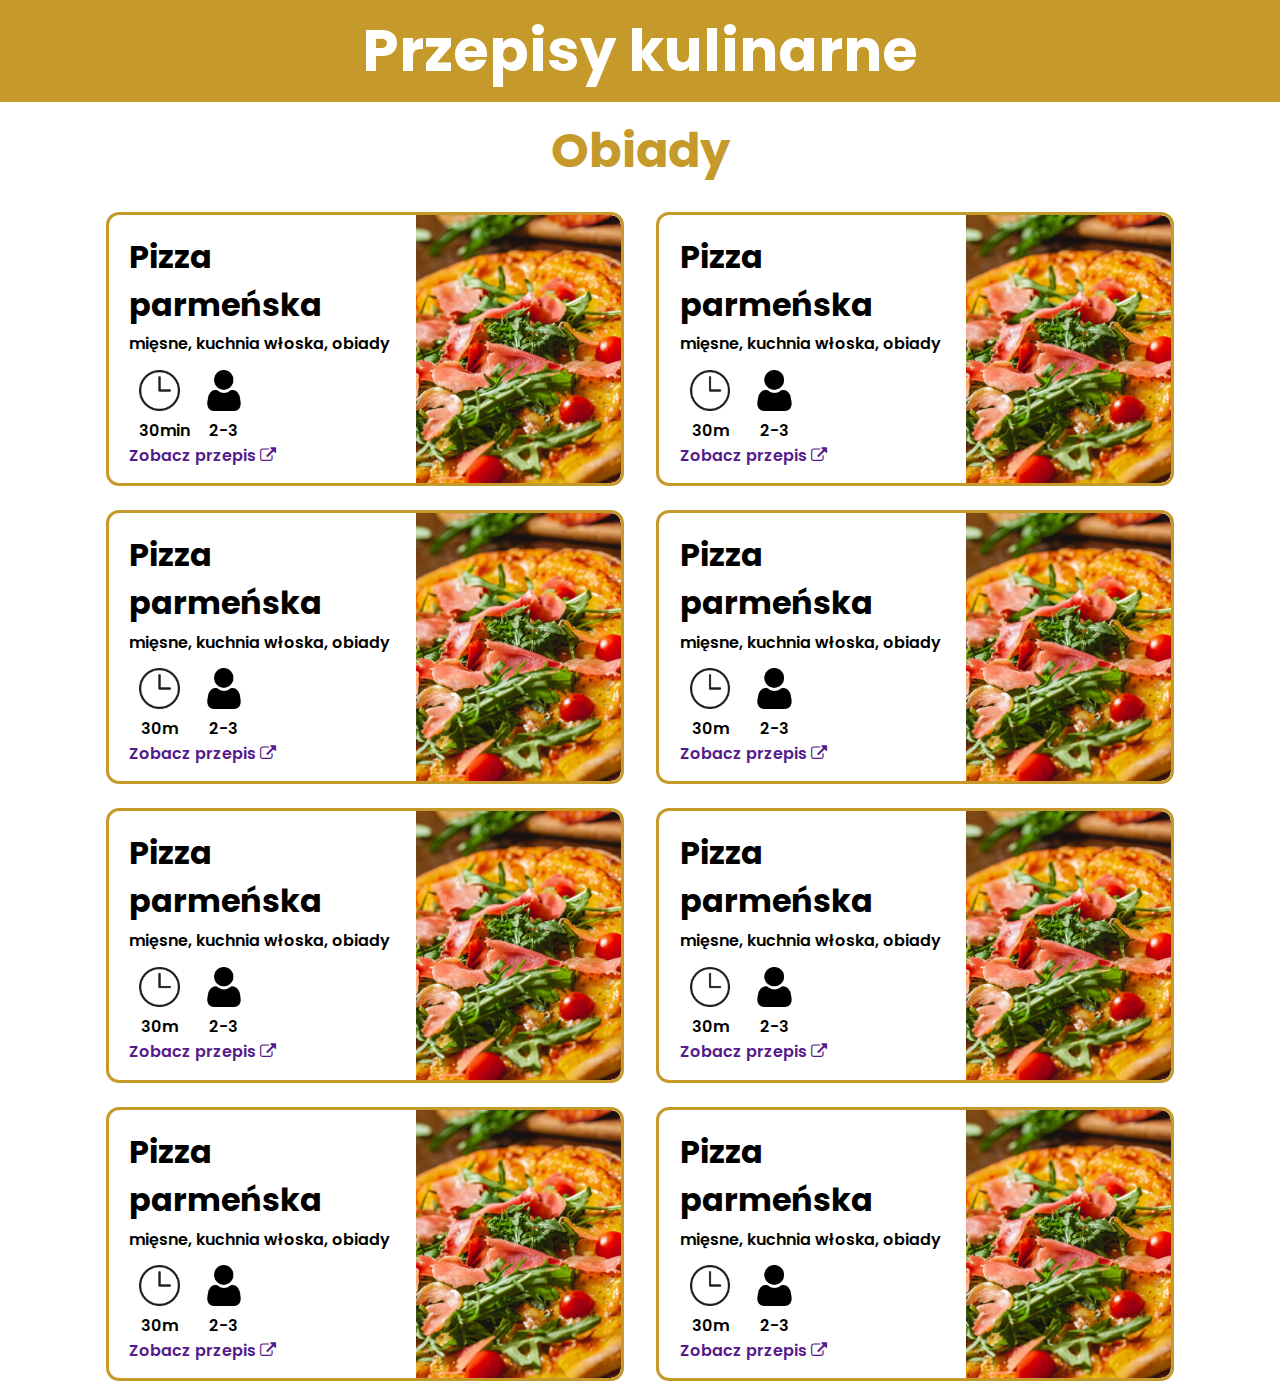
==== category-example.html @ 85d16c9e "added category subpage" ====
<!DOCTYPE html>
<html lang="en">
<head>
    <meta charset="UTF-8">
    <meta name="viewport" content="width=device-width, initial-scale=1.0">
    <title>Document</title>
    <link rel="stylesheet" href="style.css">

    <link rel="preconnect" href="https://fonts.googleapis.com">
    <link rel="preconnect" href="https://fonts.gstatic.com" crossorigin>

    <link rel="stylesheet" href="https://cdnjs.cloudflare.com/ajax/libs/font-awesome/4.7.0/css/font-awesome.min.css">

</head>
<body>
    <div id="container">
        <header class="subpage-header">
            <a href="index.html"><h1>Przepisy kulinarne</h1></a>
        </header>
        <main>
            <h2>Obiady</h2>
            <div class="category-recipe-box">
                <div>
                    <h3>Pizza parmeńska</h3>
                    <p>mięsne, kuchnia włoska, obiady</p>
                    <div>
                        <div class="category-recipe-icon-box"><img src="img/other/clock-icon.png" alt="">30min</div>
                        <div class="category-recipe-icon-box"><img src="img/other/person-icon.png" alt="">2-3</div>
                    </div>
                    <a href="">Zobacz przepis <i class="fa fa-external-link"></i></a>
                </div>
                <img src="img/recipes/pizza-parmenska.png" alt="">
            </div>
            <div class="category-recipe-box">
                <div>
                    <h3>Pizza parmeńska</h3>
                    <p>mięsne, kuchnia włoska, obiady</p>
                    <div>
                        <div class="category-recipe-icon-box"><img src="img/other/clock-icon.png" alt="">30m</div>
                        <div class="category-recipe-icon-box"><img src="img/other/person-icon.png" alt="">2-3</div>
                    </div>
                    <a href="">Zobacz przepis <i class="fa fa-external-link"></i></a>
                </div>
                <img src="img/recipes/pizza-parmenska.png" alt="">
            </div>
            <div class="category-recipe-box">
                <div>
                    <h3>Pizza parmeńska</h3>
                    <p>mięsne, kuchnia włoska, obiady</p>
                    <div>
                        <div class="category-recipe-icon-box"><img src="img/other/clock-icon.png" alt="">30m</div>
                        <div class="category-recipe-icon-box"><img src="img/other/person-icon.png" alt="">2-3</div>
                    </div>
                    <a href="">Zobacz przepis <i class="fa fa-external-link"></i></a>
                </div>
                <img src="img/recipes/pizza-parmenska.png" alt="">
            </div>
            <div class="category-recipe-box">
                <div>
                    <h3>Pizza parmeńska</h3>
                    <p>mięsne, kuchnia włoska, obiady</p>
                    <div>
                        <div class="category-recipe-icon-box"><img src="img/other/clock-icon.png" alt="">30m</div>
                        <div class="category-recipe-icon-box"><img src="img/other/person-icon.png" alt="">2-3</div>
                    </div>
                    <a href="">Zobacz przepis <i class="fa fa-external-link"></i></a>
                </div>
                <img src="img/recipes/pizza-parmenska.png" alt="">
            </div>
            <div class="category-recipe-box">
                <div>
                    <h3>Pizza parmeńska</h3>
                    <p>mięsne, kuchnia włoska, obiady</p>
                    <div>
                        <div class="category-recipe-icon-box"><img src="img/other/clock-icon.png" alt="">30m</div>
                        <div class="category-recipe-icon-box"><img src="img/other/person-icon.png" alt="">2-3</div>
                    </div>
                    <a href="">Zobacz przepis <i class="fa fa-external-link"></i></a>
                </div>
                <img src="img/recipes/pizza-parmenska.png" alt="">
            </div>
            <div class="category-recipe-box">
                <div>
                    <h3>Pizza parmeńska</h3>
                    <p>mięsne, kuchnia włoska, obiady</p>
                    <div>
                        <div class="category-recipe-icon-box"><img src="img/other/clock-icon.png" alt="">30m</div>
                        <div class="category-recipe-icon-box"><img src="img/other/person-icon.png" alt="">2-3</div>
                    </div>
                    <a href="">Zobacz przepis <i class="fa fa-external-link"></i></a>
                </div>
                <img src="img/recipes/pizza-parmenska.png" alt="">
            </div>
            <div class="category-recipe-box">
                <div>
                    <h3>Pizza parmeńska</h3>
                    <p>mięsne, kuchnia włoska, obiady</p>
                    <div>
                        <div class="category-recipe-icon-box"><img src="img/other/clock-icon.png" alt="">30m</div>
                        <div class="category-recipe-icon-box"><img src="img/other/person-icon.png" alt="">2-3</div>
                    </div>
                    <a href="">Zobacz przepis <i class="fa fa-external-link"></i></a>
                </div>
                <img src="img/recipes/pizza-parmenska.png" alt="">
            </div>
            <div class="category-recipe-box">
                <div>
                    <h3>Pizza parmeńska</h3>
                    <p>mięsne, kuchnia włoska, obiady</p>
                    <div>
                        <div class="category-recipe-icon-box"><img src="img/other/clock-icon.png" alt="">30m</div>
                        <div class="category-recipe-icon-box"><img src="img/other/person-icon.png" alt="">2-3</div>
                    </div>
                    <a href="">Zobacz przepis <i class="fa fa-external-link"></i></a>
                </div>
                <img src="img/recipes/pizza-parmenska.png" alt="">
            </div>  
        </main>
        <footer></footer>
    </div>
    
</body>
</html>
---- style.css ----
@import url('https://fonts.googleapis.com/css2?family=Josefin+Sans:ital,wght@0,100..700;1,100..700&family=Poppins:ital,wght@0,100;0,200;0,300;0,400;0,500;0,600;0,700;0,800;0,900;1,100;1,200;1,300;1,400;1,500;1,600;1,700;1,800;1,900&display=swap');




.prevent-select {
    -webkit-user-select: none;
    -khtml-user-select: none;
    -moz-user-select: none;
    -o-user-select: none;
    user-select: none;
  }

.josefin-sans {
    font-family: "Josefin Sans", sans-serif;
    font-optical-sizing: auto;
    font-weight: 400;
    font-style: normal;
  }

.poppins-semibold {
    font-family: "Poppins", sans-serif;
    font-weight: 600;
    font-style: normal;
}
  

#container{
    width:100%;
    display:flex;
    flex-wrap:wrap;
    justify-content: center;
    
}

body{
    margin:0;
    display:flex;
    justify-content: center;
    font-family: "Poppins", sans-serif;
    font-weight: 600;
    font-style: normal;
}

h2{
    width:100%;
    font-size:3rem;
    color:#C59A2B;
    width:100%;
    text-align:center;
    margin:1vw;
}


main{
    width:100%;
    display:flex;
    justify-content: center;
    flex-wrap:wrap;
    overflow:hidden;
    
}

footer{
    height:0px;
    background-color: rgb(218, 162, 50);
}



/* MAIN PAGE HEADER */

#slideShow h1{
    position:absolute;
    text-align: center;
    width:100%;
    /* font-weight: 1000; */
    font-size:5rem;
    color:white;
    text-shadow: 0 0 15px rgba(0, 0, 0, 1);

}

#slideShow{
    /* z-index:2; */
    display: flex;
    height:40vh;
    overflow-x: hidden;
    overflow-y:hidden;
    scroll-behavior: smooth;
    scroll-snap-type: x mandatory;
    box-sizing: border-box;
    align-items: center;
}

.slideShowItem{
    height:100%;
    width:100%;
    flex-shrink: 0;
    scroll-snap-align: center;
}

.slideShowItem::-webkit-scrollbar{
    height:100%;
    color:transparent;

}

.slideShowItem > img{
    height:100%;
    width:100%;

    object-fit:cover;

    -webkit-user-select: none;
    -khtml-user-select: none;
    -moz-user-select: none;
    -o-user-select: none;
    user-select: none;

    
    
}

/* NEW RECIPES */

#new-recipes{
    display:flex; 
    flex-direction: column;
    align-items: center;
    /* justify-content: center; */
    /* flex-wrap:wrap; */
    flex-basis:100%;
    
}

.recipe-box{
    min-width: 650px;
    width:55%;
    
    border:#c59a2b 3px solid; 
    border-radius:1vw;
    box-sizing: border-box;
    display:flex;
    margin-bottom:30px;
}

.recipe-box div{
    margin:3%;
    display:flex;
    flex-wrap:wrap;
    align-items: center;
    width:60%;
}

.recipe-box h3{
    margin: 0;
    font-size:2rem;
    
}

/* .recipe-box p:first-of-type{
    color:grey;
} */

.recipe-box p{
    margin:0;
    width:100%;
}

.recipe-box img{
    border-radius:0 0.8vw 0.8vw 0;
    object-fit:cover;
    width:40%;
    max-height:350px;
}

.recipe-box a{
   text-align:left;
    margin-top:0;
    text-decoration:none;
}

#new-recipes .button{
    /* border:#c59a2b 3px solid;  */
    box-sizing: border-box;
    background-color:#c59a2b ;
    border-radius:1rem;
    padding:1rem;
    font-size:1.3rem;
    font-weight:bold;
    text-decoration: none;
    color:white;
    
    
    box-shadow: 0 0 5px 0px rgba(0, 0, 0, 0.253);
}

/* CATEGORIES */


#categories{
    width:100%;
    display:flex;
    flex-wrap:wrap;
    justify-content:left;
    justify-content: center;
}


.category-tile{
    width: 18rem;
    display:flex;
    flex-flow: column nowrap;
    align-items: center;
    position:relative;
    
    height:24rem;
    margin:1.2rem;
}

.category-tile img{
    width:100%;
    /* margin-bottom: -4rem; */
    border-radius: 20px 20px 20px 20px;
    height:100%;
    object-fit:cover;
}

.category-tile-header{
    width:100%;
    text-align:center;
    display:flex;
    justify-content: center;
    align-items: center;
    position:absolute;
    bottom:0;
    color:white;
    border-radius: 0 0 20px 20px;
    background-color: rgba(0, 0, 0, 0.5);
    box-shadow: 0 0 5px 0px rgba(0, 0, 0, 0.5);
    
    min-height:20%;
    height:fit-content;
}

.category-tile-hover{
    position:absolute;
    background-color: rgba(0, 0, 0, 0);
    color:rgba(255, 255, 255, 0);
    display:flex;
    height:100%;
    width:100%;
    align-items: center;
    border-radius: 20px 20px 20px 20px;
    transition: 0.3s;
    
}

.category-tile h3{
    font-size:2rem;
    margin:0;
    width:100%;
    text-align:center;
}

.category-tile-hover:hover{
    background-color: rgba(0, 0, 0, 0.7);
    color:rgb(255, 255, 255, 1);
    
}

/* CATEGORY-RECIPES */


.category-recipe-box{
    width:40%;
    margin:15px 1.5% 15px 1.5%;
    display:flex;
    outline:#c59a2b 3.5px solid; 
    border-radius:10px;
    /* box-sizing: border-box; */
    overflow: hidden;
    min-width:400px;
}

.category-recipe-box > div{
    width:60%;
    padding:3%;
    margin-left:1%;
}

.category-recipe-box > div > div{
    width:100%;
    display:flex;
}

.category-recipe-box > div > div > * {
    margin-left:10px;
}

.category-recipe-icon-box{
    width:15%;  
    text-align: center;
    margin-right:5%;
    min-width:30px;
    
}



.category-recipe-icon-box img{
    width:100%;
    object-fit:cover;
    max-height:350px;
}

.category-recipe-box > img{
    width:40%;
    object-fit:cover;
    max-height:300px;
    border-radius:0 10px 10px 0;
}

.category-recipe-box h3{
    margin:0;
    margin-top: 1%;
    margin-bottom:1%;
    font-size:2rem;
}

.category-recipe-box p{
    text-align: left;
    margin:0;
    margin-bottom: 5%;
}

.category-recipe-box a{
    text-decoration: none;
    margin-top: 100%;
}


/* SUBPAGE HEADER */



.subpage-header{
    width:100%;
    text-align: center;
    background-color: #C59A2B;
    font-size: 1.8rem;
}

.subpage-header h1{
    margin:0.5rem;
    
    color:white;
    
}

.subpage-header a{
    text-decoration: none;
}




@media screen and (max-width: 700px) {

    h1{
        font-size: 4rem
    }

    .recipe-box{
        min-width:0;
        height:auto;
        object-fit:none;
        width:80%;
        border-radius:3vw;
        flex-wrap:wrap;
    }

    .recipe-box div{
        width:100%;
    }

    .recipe-box h3{
        width:100%;
    }

    .recipe-box img{
        border-radius:0 0 2.5vw 2.5vw;
        width:100%;
    }

    #categories{
        justify-content: center;
    }

    .category-tile{
        width:45%;
        margin:1.5%;
        margin-bottom: 1rem;
        /* height:16rem; */
        height:18rem;
    }

    .category-tile h3{
        font-size: 1.8rem;
    }

}
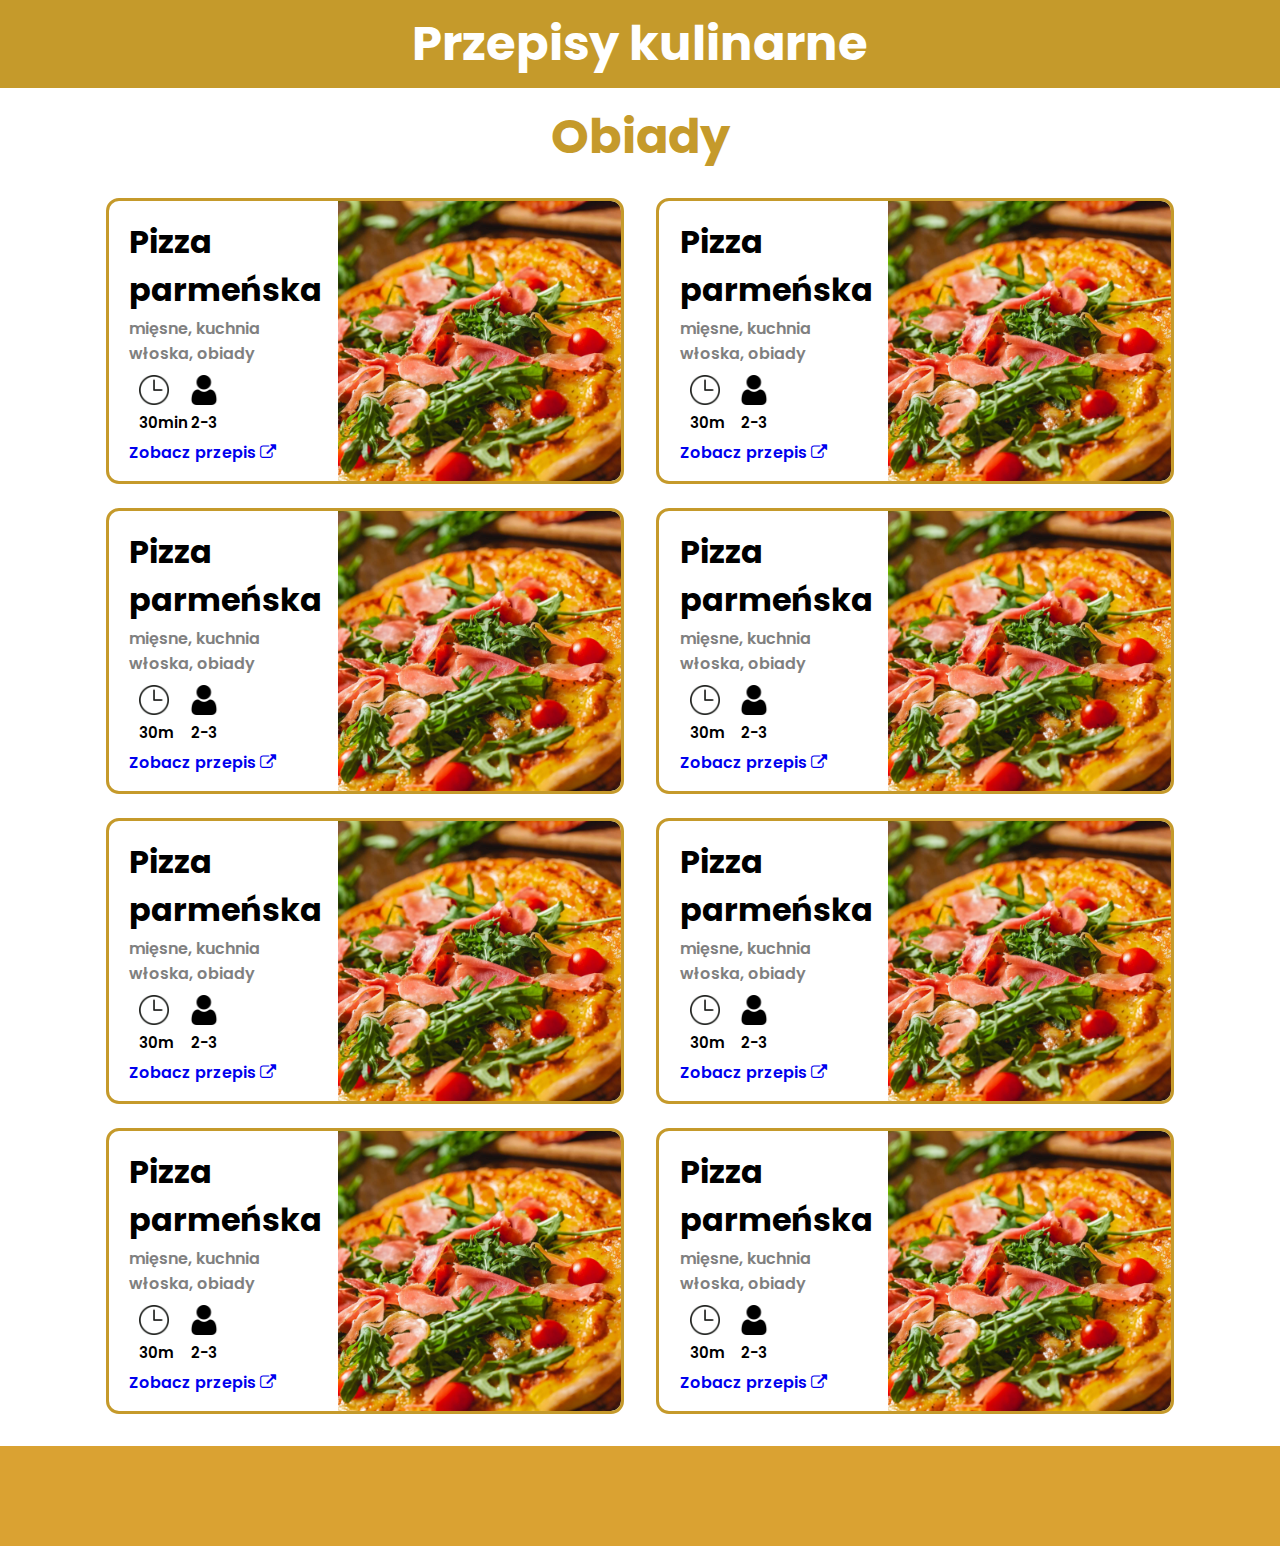
==== commit 0db6daab: "added recipe example" ====
--- a/category-example.html
+++ b/category-example.html
@@ -13,7 +13,7 @@
 
 </head>
 <body>
-    <div id="container">
+    <div class="container">
         <header class="subpage-header">
             <a href="index.html"><h1>Przepisy kulinarne</h1></a>
         </header>
@@ -27,7 +27,7 @@
                         <div class="category-recipe-icon-box"><img src="img/other/clock-icon.png" alt="">30min</div>
                         <div class="category-recipe-icon-box"><img src="img/other/person-icon.png" alt="">2-3</div>
                     </div>
-                    <a href="">Zobacz przepis <i class="fa fa-external-link"></i></a>
+                    <a href="recipe-example.html">Zobacz przepis <i class="fa fa-external-link"></i></a>
                 </div>
                 <img src="img/recipes/pizza-parmenska.png" alt="">
             </div>
@@ -39,7 +39,7 @@
                         <div class="category-recipe-icon-box"><img src="img/other/clock-icon.png" alt="">30m</div>
                         <div class="category-recipe-icon-box"><img src="img/other/person-icon.png" alt="">2-3</div>
                     </div>
-                    <a href="">Zobacz przepis <i class="fa fa-external-link"></i></a>
+                    <a href="recipe-example.html">Zobacz przepis <i class="fa fa-external-link"></i></a>
                 </div>
                 <img src="img/recipes/pizza-parmenska.png" alt="">
             </div>
@@ -51,7 +51,7 @@
                         <div class="category-recipe-icon-box"><img src="img/other/clock-icon.png" alt="">30m</div>
                         <div class="category-recipe-icon-box"><img src="img/other/person-icon.png" alt="">2-3</div>
                     </div>
-                    <a href="">Zobacz przepis <i class="fa fa-external-link"></i></a>
+                    <a href="recipe-example.html">Zobacz przepis <i class="fa fa-external-link"></i></a>
                 </div>
                 <img src="img/recipes/pizza-parmenska.png" alt="">
             </div>
@@ -63,7 +63,7 @@
                         <div class="category-recipe-icon-box"><img src="img/other/clock-icon.png" alt="">30m</div>
                         <div class="category-recipe-icon-box"><img src="img/other/person-icon.png" alt="">2-3</div>
                     </div>
-                    <a href="">Zobacz przepis <i class="fa fa-external-link"></i></a>
+                    <a href="recipe-example.html">Zobacz przepis <i class="fa fa-external-link"></i></a>
                 </div>
                 <img src="img/recipes/pizza-parmenska.png" alt="">
             </div>
@@ -75,7 +75,7 @@
                         <div class="category-recipe-icon-box"><img src="img/other/clock-icon.png" alt="">30m</div>
                         <div class="category-recipe-icon-box"><img src="img/other/person-icon.png" alt="">2-3</div>
                     </div>
-                    <a href="">Zobacz przepis <i class="fa fa-external-link"></i></a>
+                    <a href="recipe-example.html">Zobacz przepis <i class="fa fa-external-link"></i></a>
                 </div>
                 <img src="img/recipes/pizza-parmenska.png" alt="">
             </div>
@@ -87,7 +87,7 @@
                         <div class="category-recipe-icon-box"><img src="img/other/clock-icon.png" alt="">30m</div>
                         <div class="category-recipe-icon-box"><img src="img/other/person-icon.png" alt="">2-3</div>
                     </div>
-                    <a href="">Zobacz przepis <i class="fa fa-external-link"></i></a>
+                    <a href="recipe-example.html">Zobacz przepis <i class="fa fa-external-link"></i></a>
                 </div>
                 <img src="img/recipes/pizza-parmenska.png" alt="">
             </div>
@@ -99,7 +99,7 @@
                         <div class="category-recipe-icon-box"><img src="img/other/clock-icon.png" alt="">30m</div>
                         <div class="category-recipe-icon-box"><img src="img/other/person-icon.png" alt="">2-3</div>
                     </div>
-                    <a href="">Zobacz przepis <i class="fa fa-external-link"></i></a>
+                    <a href="recipe-example.html">Zobacz przepis <i class="fa fa-external-link"></i></a>
                 </div>
                 <img src="img/recipes/pizza-parmenska.png" alt="">
             </div>
@@ -111,7 +111,7 @@
                         <div class="category-recipe-icon-box"><img src="img/other/clock-icon.png" alt="">30m</div>
                         <div class="category-recipe-icon-box"><img src="img/other/person-icon.png" alt="">2-3</div>
                     </div>
-                    <a href="">Zobacz przepis <i class="fa fa-external-link"></i></a>
+                    <a href="recipe-example.html">Zobacz przepis <i class="fa fa-external-link"></i></a>
                 </div>
                 <img src="img/recipes/pizza-parmenska.png" alt="">
             </div>  
--- a/style.css
+++ b/style.css
@@ -25,12 +25,20 @@
 }
   
 
-#container{
+.container{
     width:100%;
     display:flex;
     flex-wrap:wrap;
     justify-content: center;
     
+}
+
+.container50{
+    width: 50%;
+    min-width:650px;
+    display:flex;
+    flex-wrap:wrap;
+    justify-content: center;
 }
 
 body{
@@ -62,15 +70,17 @@
 }
 
 footer{
-    height:0px;
+    height:100px;
+    width:100%;
     background-color: rgb(218, 162, 50);
+    margin-top:20px;
 }
 
 
 
 /* MAIN PAGE HEADER */
 
-#slideShow h1{
+#slideshow h1{
     position:absolute;
     text-align: center;
     width:100%;
@@ -81,7 +91,7 @@
 
 }
 
-#slideShow{
+#slideshow{
     /* z-index:2; */
     display: flex;
     height:40vh;
@@ -93,20 +103,20 @@
     align-items: center;
 }
 
-.slideShowItem{
+.slideshow-item{
     height:100%;
     width:100%;
     flex-shrink: 0;
     scroll-snap-align: center;
 }
 
-.slideShowItem::-webkit-scrollbar{
+.slideshow-item::-webkit-scrollbar{
     height:100%;
     color:transparent;
 
 }
 
-.slideShowItem > img{
+.slideshow-item > img{
     height:100%;
     width:100%;
 
@@ -284,11 +294,7 @@
     min-width:400px;
 }
 
-.category-recipe-box > div{
-    width:60%;
-    padding:3%;
-    margin-left:1%;
-}
+
 
 .category-recipe-box > div > div{
     width:100%;
@@ -300,11 +306,12 @@
 }
 
 .category-recipe-icon-box{
-    width:15%;  
+    width:12%;  
     text-align: center;
     margin-right:5%;
     min-width:30px;
-    
+    font-size:15px;
+    margin-bottom:3%;
 }
 
 
@@ -320,24 +327,32 @@
     object-fit:cover;
     max-height:300px;
     border-radius:0 10px 10px 0;
+    min-width:300px;
+}
+
+.category-recipe-box > div{
+    width:60%;
+    padding:3%;
+    margin-left:1%;
 }
 
 .category-recipe-box h3{
     margin:0;
     margin-top: 1%;
     margin-bottom:1%;
-    font-size:2rem;
+    font-size:2rem;;
 }
 
 .category-recipe-box p{
     text-align: left;
     margin:0;
     margin-bottom: 5%;
+    color:gray;
 }
 
 .category-recipe-box a{
     text-decoration: none;
-    margin-top: 100%;
+    /* margin-top: 100%; */
 }
 
 
@@ -354,7 +369,7 @@
 
 .subpage-header h1{
     margin:0.5rem;
-    
+    font-size: 3rem;
     color:white;
     
 }
@@ -363,13 +378,186 @@
     text-decoration: none;
 }
 
+/* RECIPE */
+
+.recipe-title{
+    width:100%;
+    text-align:center;
+    margin-top:40px;
+}
+
+.recipe-title h2{
+    margin:0;
+    font-size:2.5rem;
+}
+
+.recipe-description{
+    padding:2rem 0 2rem 0;
+    font-size:120%;
+    font-weight:normal;
+    padding:3%;
+}
+
+.recipe-title p{
+    margin:0;
+    color:#7c7c7c;
+    font-size:1.5rem;
+}
+
+.recipe-info{
+    
+    display:flex;
+    /* flex-wrap:wrap; */
+    /* align-items: center; */
+}
+
+.recipe-info h3{
+    width:100%;
+    margin-bottom:0;
+    font-size:150%;
+}
+
+.recipe-info p{
+    white-space: pre-line;
+    margin-top:0;
+    font-weight:normal;
+    font-size:120%;
+    
+}
+
+.recipe-info > div:first-of-type{
+    display:flex;
+    flex-wrap:wrap;
+    width:50%;
+    padding: 3%;
+    /* align-items: center; */
+}
+
+.recipe-slideshow{
+    width:50%;
+    display:flex;
+    align-items: center;
+    overflow:hidden;
+    position: relative;
+    scroll-behavior: smooth;
+    scroll-snap-type: x mandatory;
+    
+}
+
+.recipe-slideshow img{
+    width:100%;
+    object-fit:cover;
+    height:auto;
+    flex-shrink: 0;
+    overflow:hidden;
+    aspect-ratio: 1;
+}
+
+.recipe-slideshow button{
+    position:absolute;
+    top:45%;
+    
+    width:15%;
+    height:auto;
+    aspect-ratio:1;
+    border:0;
+    background-color: rgba(0, 0, 0, 0.322);
+
+    border-radius:500px;
+}
+
+.recipe-slideshow button p{
+    color:white;
+    font-weight: 600;
+    font-size:3rem;
+    margin:0;
+    padding:0;
+}
+
+.recipe-slideshow button:first-of-type{
+    left:2%;
+}
+
+.recipe-slideshow button:last-of-type{
+    right:2%;
+}
+
+.recipe-info > div > div{
+    width:100%;
+    display:flex;
+}
+
+.recipe-info-icon-box{
+    display:flex;
+    flex-direction: column;
+    justify-content: center;
+    align-items:center;
+    width:12%;
+    min-width:50px;
+    margin: 0 2% 0 2%;
+}
+
+.recipe-info-icon-box img{
+    width:100%;
+}
+
+.recipe-step-section{
+    width:90%;
+}
+
+.recipe-step{
+    width:100%;
+    display:flex;
+    outline:#c59a2b 3.5px solid; 
+    border-radius:10px;
+    margin:20px 0 20px 0;
+}
+
+.recipe-step > div:first-of-type{
+    width:80%;
+    padding:1.5%;
+    height:fit-content
+}
+
+.recipe-step h3{
+    margin:0;
+    font-size: 125%;;
+}
+
+.recipe-step p{
+    margin:0;
+    font-weight: normal;
+}
+
+.recipe-step > div:last-of-type{
+    width:20%;
+}
+
+
+
+.recipe-step > div:last-of-type img{
+    width:100%;
+    border-radius: 0 10px 10px 0;
+    aspect-ratio: 1;
+    object-fit:cover;
+    height:100%;
+}
 
 
 
 @media screen and (max-width: 700px) {
 
-    h1{
+    #slideshow h1{
         font-size: 4rem
+    }
+
+    .container50{
+        width:100%;
+        min-width: 0;
+    }
+    
+    #slideshow{
+        height:30vh;
     }
 
     .recipe-box{
@@ -410,5 +598,43 @@
         font-size: 1.8rem;
     }
 
-}
-
+    .category-recipe-box h3{
+        font-size:1.8rem
+    }
+
+    .recipe-info{
+        flex-wrap:wrap;
+    }
+
+    .recipe-info>div:first-of-type{
+        width:100%;
+    }
+
+    .recipe-info>div:last-of-type{
+        width:100%;
+        /* padding:5%; */
+        margin:5%;
+    }
+
+    .recipe-info img{
+        width:100%;
+        /* padding:5%; */
+        /* box-sizing: border-box; */
+    }
+
+    .recipe-info > div > div{
+        width:100%;
+        justify-content: space-around;
+        display:flex;
+    }
+
+    .recipe-slideshow button:first-of-type{
+        left:7%;
+    }
+    
+    .recipe-slideshow button:last-of-type{
+        right:7%;
+    }
+
+}
+
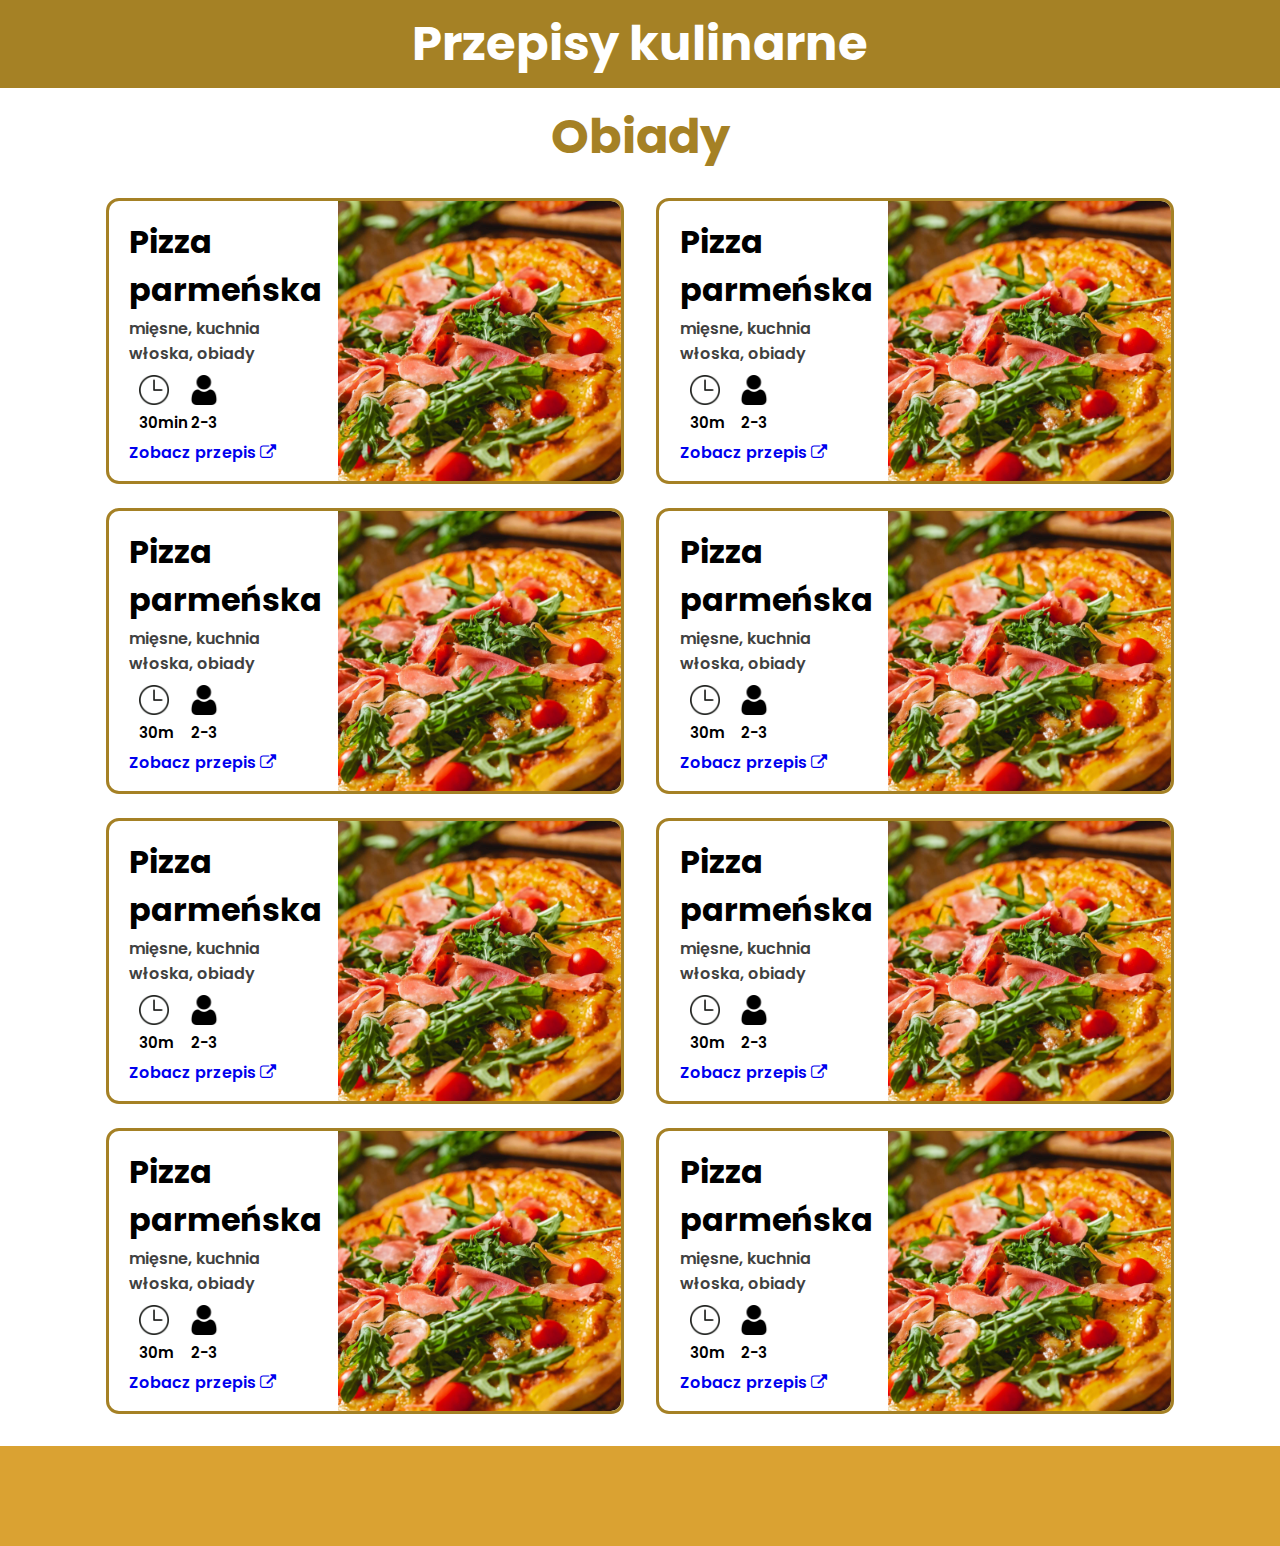
==== commit 1666fb1c: "small changes" ====
--- a/category-example.html
+++ b/category-example.html
@@ -3,6 +3,7 @@
 <head>
     <meta charset="UTF-8">
     <meta name="viewport" content="width=device-width, initial-scale=1.0">
+    <meta name="description" content="najlepsze przepisy kuchenne">
     <title>Document</title>
     <link rel="stylesheet" href="style.css">
 
--- a/style.css
+++ b/style.css
@@ -53,7 +53,7 @@
 h2{
     width:100%;
     font-size:3rem;
-    color:#C59A2B;
+    color:#a58125;
     width:100%;
     text-align:center;
     margin:1vw;
@@ -148,7 +148,7 @@
     min-width: 650px;
     width:55%;
     
-    border:#c59a2b 3px solid; 
+    border:#a58125 3px solid; 
     border-radius:1vw;
     box-sizing: border-box;
     display:flex;
@@ -192,9 +192,9 @@
 }
 
 #new-recipes .button{
-    /* border:#c59a2b 3px solid;  */
+    /* border:#a58125 3px solid;  */
     box-sizing: border-box;
-    background-color:#c59a2b ;
+    background-color:#a58125 ;
     border-radius:1rem;
     padding:1rem;
     font-size:1.3rem;
@@ -287,7 +287,7 @@
     width:40%;
     margin:15px 1.5% 15px 1.5%;
     display:flex;
-    outline:#c59a2b 3.5px solid; 
+    outline:#a58125 3.5px solid; 
     border-radius:10px;
     /* box-sizing: border-box; */
     overflow: hidden;
@@ -347,7 +347,7 @@
     text-align: left;
     margin:0;
     margin-bottom: 5%;
-    color:gray;
+    color:rgb(65, 65, 65);
 }
 
 .category-recipe-box a{
@@ -363,7 +363,7 @@
 .subpage-header{
     width:100%;
     text-align: center;
-    background-color: #C59A2B;
+    background-color: #a58125;
     font-size: 1.8rem;
 }
 
@@ -400,7 +400,7 @@
 
 .recipe-title p{
     margin:0;
-    color:#7c7c7c;
+    color:rgb(65, 65, 65);
     font-size:1.5rem;
 }
 
@@ -508,7 +508,7 @@
 .recipe-step{
     width:100%;
     display:flex;
-    outline:#c59a2b 3.5px solid; 
+    outline:#a58125 3.5px solid; 
     border-radius:10px;
     margin:20px 0 20px 0;
 }
@@ -541,6 +541,36 @@
     aspect-ratio: 1;
     object-fit:cover;
     height:100%;
+}
+
+
+.recipe-nutritional-value{
+width:100%;
+display:flex;
+align-items: center;;
+flex-direction: column;
+margin-bottom:5vh
+    
+
+}
+
+.recipe-nutritional-value table{
+    width:40%;
+    text-align:left;
+}
+
+.recipe-nutritional-value th, .recipe-nutritional-value td, .recipe-nutritional-value table{
+    border: #a58125 solid 2px;
+    border-collapse: collapse;
+    /* width:100%; */
+}
+
+.recipe-nutritional-value th, .recipe-nutritional-value td{
+    padding:5px;    
+}
+
+.recipe-nutritional-value td{
+    text-align: right;
 }
 
 
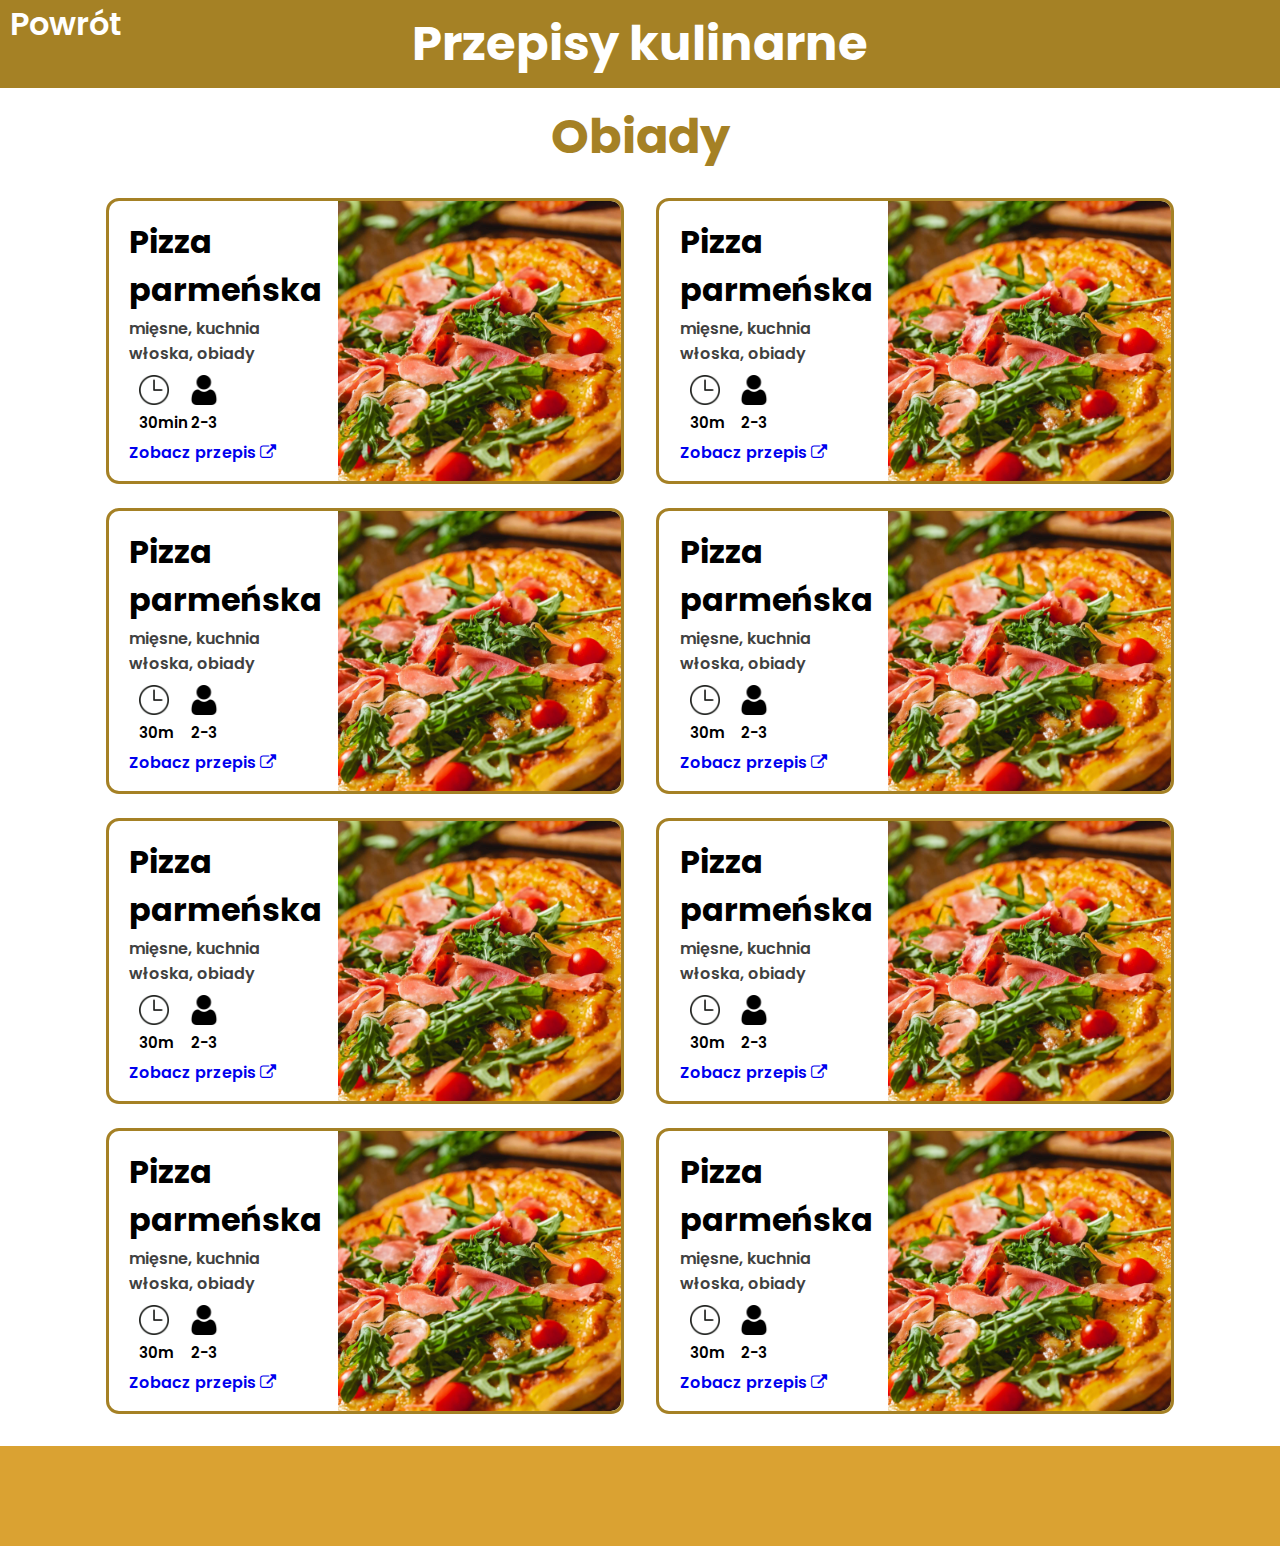
==== commit 660779bf: "added recipe creation" ====
--- a/category-example.html
+++ b/category-example.html
@@ -4,8 +4,9 @@
     <meta charset="UTF-8">
     <meta name="viewport" content="width=device-width, initial-scale=1.0">
     <meta name="description" content="najlepsze przepisy kuchenne">
-    <title>Document</title>
+    <title>Obiady - Przepisy kulinarne</title>
     <link rel="stylesheet" href="style.css">
+    <link rel="icon" type="image/x-icon" href="img/favicon.png">
 
     <link rel="preconnect" href="https://fonts.googleapis.com">
     <link rel="preconnect" href="https://fonts.gstatic.com" crossorigin>
@@ -17,6 +18,7 @@
     <div class="container">
         <header class="subpage-header">
             <a href="index.html"><h1>Przepisy kulinarne</h1></a>
+            <nav><a href="index.html">Powrót</a></nav>
         </header>
         <main>
             <h2>Obiady</h2>
@@ -116,7 +118,12 @@
                 </div>
                 <img src="img/recipes/pizza-parmenska.png" alt="">
             </div>  
+
+            
         </main>
+
+
+        
         <footer></footer>
     </div>
     
--- a/style.css
+++ b/style.css
@@ -33,6 +33,22 @@
     
 }
 
+.container30{
+    width: 30%;
+    min-width:650px;
+    display:flex;
+    flex-wrap:wrap;
+    justify-content: center;
+}
+
+.container40{
+    width: 40%;
+    min-width:650px;
+    display:flex;
+    flex-wrap:wrap;
+    justify-content: center;
+}
+
 .container50{
     width: 50%;
     min-width:650px;
@@ -41,6 +57,14 @@
     justify-content: center;
 }
 
+.container60{
+    width:60%;
+    min-width:650px;
+    display:flex;
+    flex-wrap:wrap;
+    justify-content: center;
+}
+
 body{
     margin:0;
     display:flex;
@@ -74,6 +98,23 @@
     width:100%;
     background-color: rgb(218, 162, 50);
     margin-top:20px;
+}
+
+nav{
+    text-align: left;
+    color:white;
+    position:absolute;
+    top:0;
+    left:0;
+
+    
+}
+
+nav > a{
+    color:white;
+    margin-left:10px;
+    text-decoration: underline;
+    font-size:2rem;
 }
 
 
@@ -132,6 +173,19 @@
     
 }
 
+#home-page-recipe-creation{
+    
+    display:flex;
+    justify-content: center;
+    align-items: center;
+    flex-wrap:wrap;
+}
+
+#home-page-recipe-creation .button{
+    font-size:3rem;
+    margin:10%;
+}
+
 /* NEW RECIPES */
 
 #new-recipes{
@@ -191,7 +245,7 @@
     text-decoration:none;
 }
 
-#new-recipes .button{
+main .button{
     /* border:#a58125 3px solid;  */
     box-sizing: border-box;
     background-color:#a58125 ;
@@ -574,6 +628,208 @@
 }
 
 
+.basic-info-edit-section{
+    width:100%;
+    display:flex;
+    flex-wrap:wrap;
+    justify-content: space-between  ;
+}
+
+.basic-info-edit-section > div:first-of-type{
+    display:flex;
+    flex-wrap:wrap;
+    width:45%;
+}
+
+.time-edit, .portion-amount-edit{
+    display:flex;
+    width:100%;
+    align-items: center;
+    margin-bottom:1rem;
+}
+
+.time-edit input, .portion-amount-edit input{
+    padding:2%;
+    border-radius:0.5rem;
+    border:0;
+    /* border:2px solid gray; */
+    height:35%;
+    background-color: lightgray;
+    width:10%;
+    text-align: center;
+    font-size:1.5rem;
+}
+
+.time-edit img, .portion-amount-edit img{
+    width:4rem;
+    margin-right:1rem;
+}
+
+.categories-edit{
+    display:flex;
+    flex-direction: column;
+    width:45%;
+}
+
+.categories-edit input{
+    width:100%;
+    box-sizing: border-box;
+}
+
+.categories-edit h3{
+    font-size:1.5rem;
+    margin: 10% 0 5% 0;
+}
+
+.categories-edit a{
+    margin: 3% 0 5% 0;
+    width:100%;
+    text-align: right;
+    align-self:end;
+}
+
+.images-edit-section{
+    font-size:1.3rem;
+}
+
+.description-ingredients-edit-section{
+    display:flex;
+    width:100%;
+    justify-content: space-between;
+}
+
+.description-ingredients-edit-section > div{
+    width:45%;
+    display:flex;
+    flex-direction: column;
+    
+}
+
+.description-ingredients-edit-section h3{
+    font-size:1.5rem;
+}
+
+.description-ingredients-edit-section textarea{
+    width:100%;
+    background-color: lightgray;
+    border:0;
+    border-radius:0.5rem;
+    font-size:1rem;
+    padding:0.5rem;
+    resize:none;
+    height:30vh;
+    font-family: "Poppins", sans-serif;
+    font-weight: 300;
+    font-style: normal;
+    justify-self: center;
+    box-sizing: border-box;
+}
+
+
+.description-ingredients-edit-section textarea:focus{
+    border:0;
+    outline:0;
+    
+}
+
+.steps-edit-section > *{
+    width:100%;
+    margin:5% 0 5% 0;
+}
+
+.step{
+    width:100%;
+    display:flex;
+    /* justify-content: center; */
+    border:3px #a58125 solid;
+    box-sizing: border-box;
+    border-radius: 10px;
+    padding:10px;
+    /* background-color: #D4D4D4; */
+}
+
+.step > div{
+    box-sizing: border-box;
+}
+
+.step > div:first-of-type{
+    width:75%;
+}
+
+.step > div:last-of-type{
+    width:25%;
+    /* height:100%; */
+    display:flex;
+    flex-direction: column;
+    justify-content: space-between;;
+}
+
+.step h3{
+    margin:2% 0 2% 0;
+}
+
+.step .delete-step-button{
+    width:100%;
+    background-color: red;
+    color:white;
+    border:0;
+    padding:10px;
+    border-radius:10px;
+    font-size:1rem;
+    font-family: "Poppins", sans-serif;
+    font-weight: 600;
+    font-style: normal;
+    cursor:pointer;
+    text-align:center;
+    box-sizing: border-box;
+}
+
+
+.step textarea{
+    background-color: lightgray;
+    border:0;
+    border-radius:0.5rem;
+    font-size:1rem;
+    padding:0.5rem;
+    resize:none;
+    width:95%;
+    box-sizing: border-box;
+    height:12vh;
+}
+
+.add-step-button{
+    width:100%;
+    display:flex;
+    align-items:center;
+    justify-content: center;
+    border:3px #a58125 solid;
+    box-sizing: border-box;
+    border-radius: 10px;
+    padding:10px;
+    background-color: #d8d8d8;
+    cursor:pointer;
+}
+
+form > input{
+    /* width:30%; */
+    align-self:center;;
+    padding:1rem;
+    font-size:1.3rem;
+    border-radius:10px;
+    border:0;
+    background-color: #a58125;
+    color:white;
+    font-weight: 600;
+    width:fit-content;
+}
+
+form{
+    display:flex;
+    flex-direction: column;
+    
+}
+
+
 
 @media screen and (max-width: 700px) {
 
@@ -583,6 +839,19 @@
 
     .container50{
         width:100%;
+        min-width: 0;
+    }
+
+    .container40{
+        min-width: 0;
+        width:90%
+    }
+
+    .container30{
+        min-width: 0;
+    }
+
+    .container60{
         min-width: 0;
     }
     
@@ -666,5 +935,25 @@
         right:7%;
     }
 
-}
-
+
+
+    .description-ingredients-edit-section{
+        flex-wrap:wrap;
+        justify-content: center;
+    }
+
+    .description-ingredients-edit-section div{
+        width:100%;
+    }
+
+    .basic-info-edit-section{
+        flex-wrap:wrap;
+    }
+
+    .basic-info-edit-section > div{
+        width:100%;
+    }
+
+
+}
+
